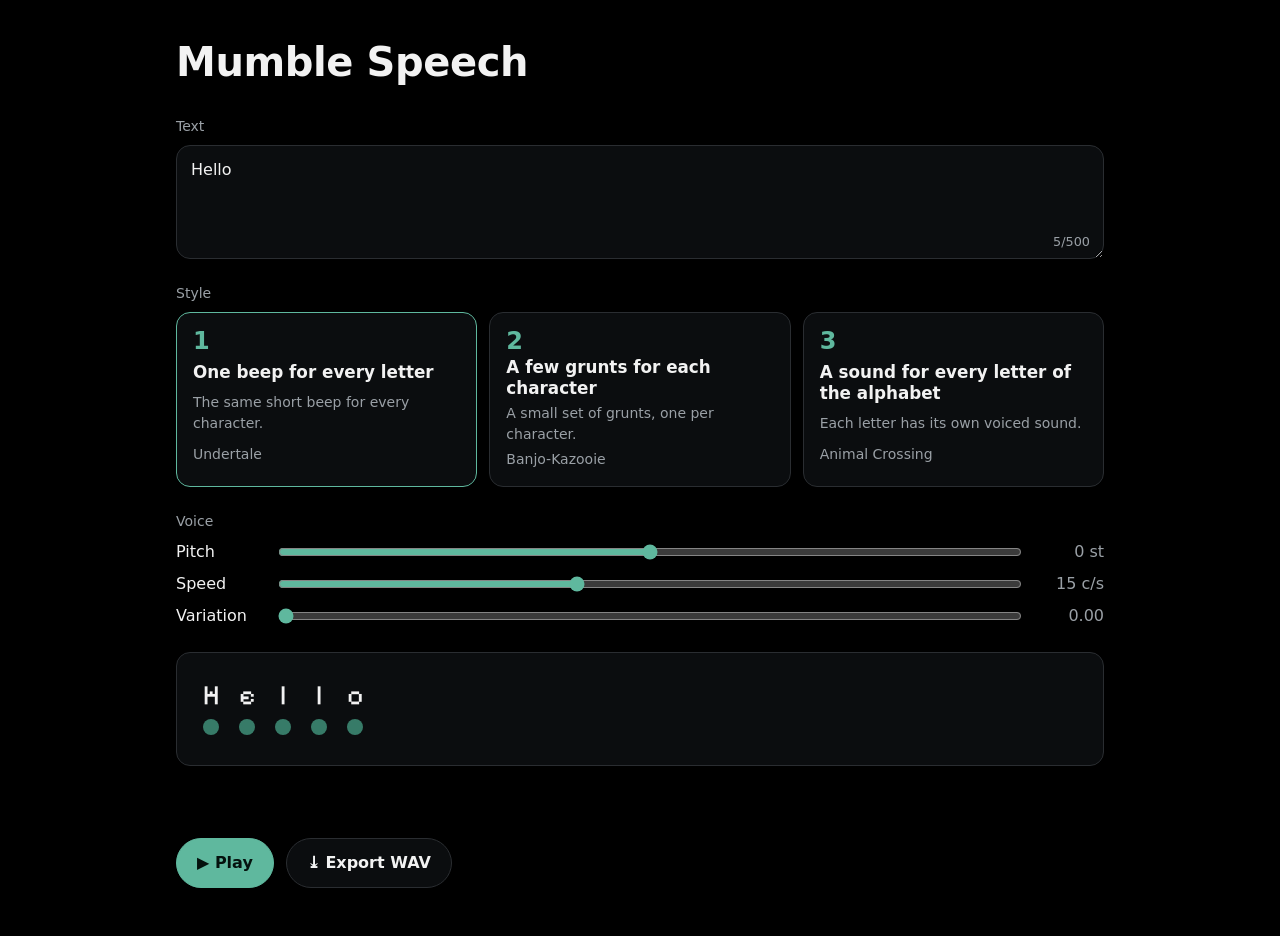
==== playground/index.html @ 07b5ed91 "Deploy basteez/mumble-speech@9796513c450354499a37d73d0e4d7473ec483c77" ====
<!doctype html>
<html lang="en">
  <head>
    <meta charset="UTF-8" />
    <link rel="icon" href="data:," />
    <meta name="viewport" content="width=device-width, initial-scale=1.0" />
    <meta name="description" content="Turn text into video-game mumble speech in three styles." />
    <title>Mumble Speech</title>
    <script type="module" crossorigin src="/playground/assets/index-w59Hco5N.js"></script>
    <link rel="stylesheet" crossorigin href="/playground/assets/index-Dj0QpL96.css">
  </head>
  <body>
    <main class="app">
      <h1>Mumble Speech</h1>

      <div class="field">
        <label for="text">Text</label>
        <textarea id="text" rows="3" maxlength="500" spellcheck="false">Hello</textarea>
        <span id="counter" class="counter" aria-live="off">5/500</span>
      </div>

      <fieldset class="styles">
        <legend>Style</legend>
        <div id="style-options" class="style-options"></div>
      </fieldset>

      <fieldset class="voice">
        <legend>Voice</legend>
        <div class="slider">
          <label for="pitch">Pitch</label>
          <input id="pitch" type="range" min="-12" max="12" step="1" value="0" />
          <output id="pitch-out" for="pitch">0 st</output>
        </div>
        <div class="slider">
          <label for="speed">Speed</label>
          <input id="speed" type="range" min="5" max="30" step="1" value="15" />
          <output id="speed-out" for="speed">15 c/s</output>
        </div>
        <div class="slider">
          <label for="variation">Variation</label>
          <input id="variation" type="range" min="0" max="1" step="0.05" value="0" />
          <output id="variation-out" for="variation">0.00</output>
        </div>
      </fieldset>

      <div id="viz" class="viz" aria-hidden="true"></div>

      <p id="message" class="message" aria-live="polite"></p>

      <div class="actions">
        <button id="play" type="button" aria-pressed="false">▶ Play</button>
        <button id="export" type="button">⤓ Export WAV</button>
      </div>
    </main>
  </body>
</html>
---- playground/assets/index-Dj0QpL96.css ----
@font-face{font-family:Pixelify Sans;font-style:normal;font-display:swap;font-weight:400;src:url([data-uri])format("woff2"),url(/playground/assets/pixelify-sans-cyrillic-400-normal-DfOZNMlW.woff)format("woff");unicode-range:U+301,U+400-45F,U+490-491,U+4B0-4B1,U+2116}@font-face{font-family:Pixelify Sans;font-style:normal;font-display:swap;font-weight:400;src:url(/playground/assets/pixelify-sans-latin-ext-400-normal-DdH6zlBQ.woff2)format("woff2"),url(/playground/assets/pixelify-sans-latin-ext-400-normal-BkfTUL4s.woff)format("woff");unicode-range:U+100-2BA,U+2BD-2C5,U+2C7-2CC,U+2CE-2D7,U+2DD-2FF,U+304,U+308,U+329,U+1D00-1DBF,U+1E00-1E9F,U+1EF2-1EFF,U+2020,U+20A0-20AB,U+20AD-20C0,U+2113,U+2C60-2C7F,U+A720-A7FF}@font-face{font-family:Pixelify Sans;font-style:normal;font-display:swap;font-weight:400;src:url(/playground/assets/pixelify-sans-latin-400-normal-DLrIX9QE.woff2)format("woff2"),url(/playground/assets/pixelify-sans-latin-400-normal-JapMNN6Z.woff)format("woff");unicode-range:U+??,U+131,U+152-153,U+2BB-2BC,U+2C6,U+2DA,U+2DC,U+304,U+308,U+329,U+2000-206F,U+20AC,U+2122,U+2191,U+2193,U+2212,U+2215,U+FEFF,U+FFFD}:root{--bg:#000;--card:#0b0d0f;--border:#2a2d31;--text:#f2f2f2;--muted:#9aa0a6;--teal:#3f8f78;--blue:#3f6fc4;--olive:#7d8f45;--orange:#b85a33;--accent:#5fb89e;--radius:14px;--lightningcss-light: ;--lightningcss-dark:initial;color-scheme:dark}*{box-sizing:border-box}body{background:var(--bg);color:var(--text);margin:0;font:16px/1.5 system-ui,-apple-system,Segoe UI,sans-serif}.app{gap:24px;max-width:960px;margin:0 auto;padding:32px 16px 48px;display:grid}h1{letter-spacing:-.01em;margin:0;font-size:clamp(1.75rem,5vw,2.5rem)}fieldset{border:0;min-width:0;margin:0;padding:0}legend,.field>label{color:var(--muted);margin-bottom:8px;padding:0;font-size:.875rem}:focus-visible{outline:2px solid var(--accent);outline-offset:2px}.field{display:grid;position:relative}textarea{resize:vertical;background:var(--card);width:100%;color:var(--text);border:1px solid var(--border);border-radius:var(--radius);font:inherit;padding:12px 14px 28px}.counter{color:var(--muted);font-variant-numeric:tabular-nums;font-size:.8rem;position:absolute;bottom:8px;right:14px}.style-options{grid-template-columns:repeat(3,1fr);gap:12px;display:grid}@media (width<=640px){.style-options{grid-template-columns:1fr}}.style-card{background:var(--card);border:1px solid var(--border);border-radius:var(--radius);cursor:pointer;gap:4px;padding:16px;display:grid;position:relative}.style-card input{opacity:0;pointer-events:none;position:absolute}.style-card:has(input:checked){border-color:var(--accent)}.style-card:has(input:focus-visible){outline:2px solid var(--accent);outline-offset:2px}.style-card__num{color:var(--accent);font-size:1.5rem;font-weight:600;line-height:1}.style-card__label{font-size:1.05rem;font-weight:600;line-height:1.25}.style-card__desc,.style-card__ref{color:var(--muted);font-size:.875rem}.voice{gap:8px;display:grid}.slider{grid-template-columns:5.5rem 1fr 4.5rem;align-items:center;gap:12px;display:grid}.slider input{width:100%;accent-color:var(--accent)}.slider output{text-align:right;font-variant-numeric:tabular-nums;color:var(--muted)}.viz{background:var(--card);border:1px solid var(--border);border-radius:var(--radius);flex-wrap:wrap;row-gap:16px;min-height:96px;padding:24px 16px;font-family:Pixelify Sans,ui-monospace,monospace;font-size:1.75rem;display:flex}.word{flex-wrap:wrap;row-gap:16px;max-width:100%;display:flex}.tok{width:2.25ch;color:var(--muted);grid-template-rows:2.25rem 28px;place-items:center;display:grid}.tok--sound{color:var(--text)}.tok--space{width:1.25ch}.tok--break{flex-basis:100%;grid-template-rows:0;width:auto;height:0}.dot{background:var(--dot-color);opacity:.85;border-radius:50%;transition:transform 80ms ease-out,opacity 80ms;display:block}.dot--sm{width:12px;height:12px}.dot--md{width:16px;height:16px}.dot--lg{width:24px;height:24px}.tok[data-active]{color:var(--accent)}.tok[data-active] .dot{opacity:1;box-shadow:0 0 0 3px color-mix(in srgb, var(--dot-color) 35%, transparent);transform:scale(1.4)}@media (prefers-reduced-motion:reduce){.dot{transition:none}.tok[data-active] .dot{transform:none}}.message{min-height:1.5em;color:var(--muted);margin:0}.actions{flex-wrap:wrap;gap:12px;display:flex}button{border:1px solid var(--border);background:var(--card);color:var(--text);font:inherit;cursor:pointer;border-radius:999px;padding:12px 20px;font-weight:600}button#play{background:var(--accent);border-color:var(--accent);color:#04110d}button:disabled{opacity:.4;cursor:not-allowed}
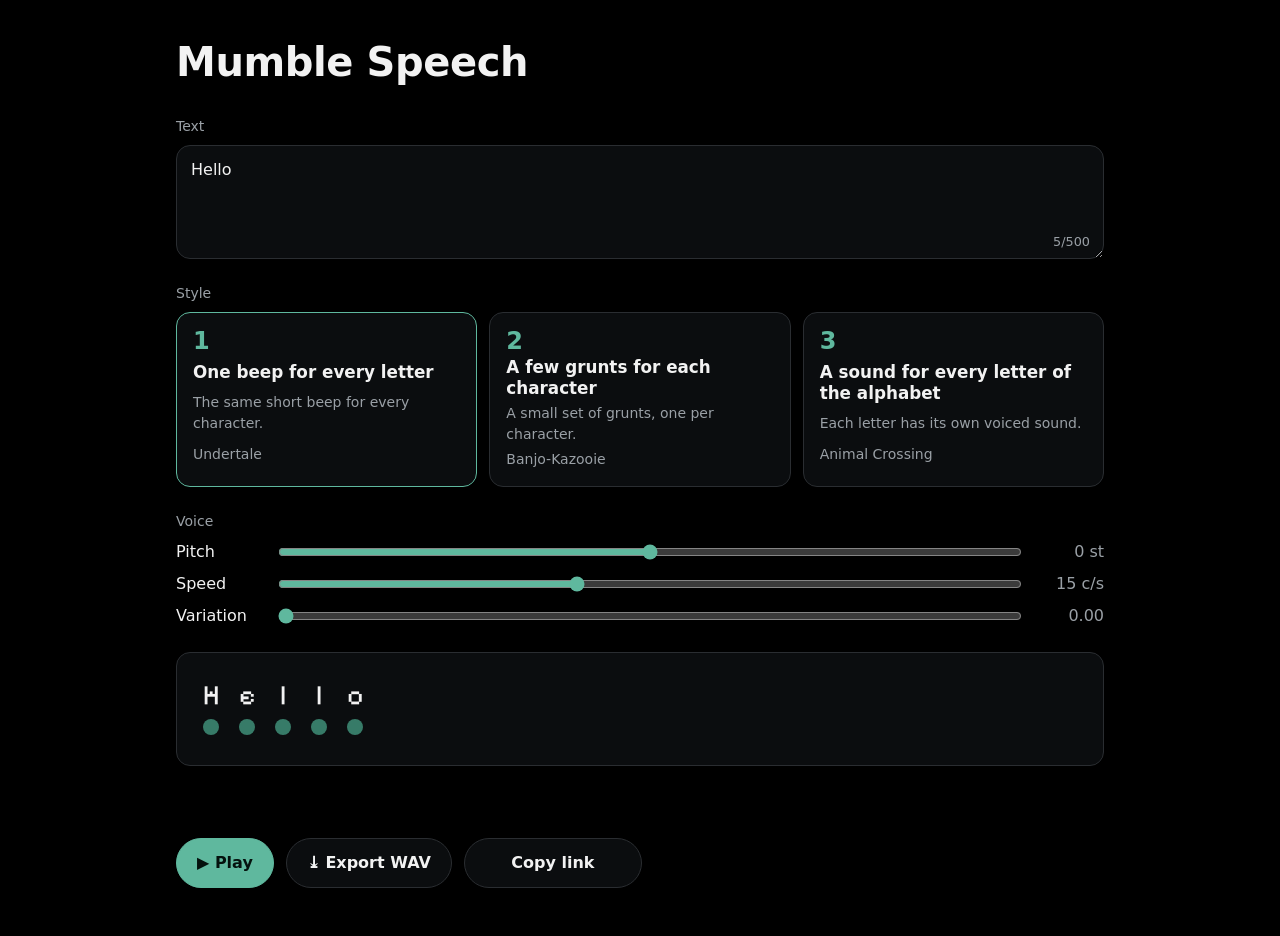
==== commit 829a6e3d: "Deploy basteez/mumble-speech@d028127b1971d676a4955ab014ad5c309de23540" ====
--- a/playground/index.html
+++ b/playground/index.html
@@ -6,8 +6,8 @@
     <meta name="viewport" content="width=device-width, initial-scale=1.0" />
     <meta name="description" content="Turn text into video-game mumble speech in three styles." />
     <title>Mumble Speech</title>
-    <script type="module" crossorigin src="/playground/assets/index-w59Hco5N.js"></script>
-    <link rel="stylesheet" crossorigin href="/playground/assets/index-Dj0QpL96.css">
+    <script type="module" crossorigin src="/playground/assets/index-BxnUnPgh.js"></script>
+    <link rel="stylesheet" crossorigin href="/playground/assets/index-Lg0bd0T1.css">
   </head>
   <body>
     <main class="app">
@@ -50,6 +50,13 @@
       <div class="actions">
         <button id="play" type="button" aria-pressed="false">▶ Play</button>
         <button id="export" type="button">⤓ Export WAV</button>
+        <button id="copy-link" type="button">Copy link</button>
+      </div>
+
+      <p id="copy-status" class="visually-hidden" role="status" aria-live="polite"></p>
+      <div id="copy-fallback" class="copy-fallback" hidden>
+        <label for="copy-url">Link</label>
+        <input id="copy-url" type="text" readonly />
       </div>
     </main>
   </body>
--- a/playground/assets/index-Lg0bd0T1.css
+++ b/playground/assets/index-Lg0bd0T1.css
@@ -0,0 +1 @@
+@font-face{font-family:Pixelify Sans;font-style:normal;font-display:swap;font-weight:400;src:url([data-uri])format("woff2"),url(/playground/assets/pixelify-sans-cyrillic-400-normal-DfOZNMlW.woff)format("woff");unicode-range:U+301,U+400-45F,U+490-491,U+4B0-4B1,U+2116}@font-face{font-family:Pixelify Sans;font-style:normal;font-display:swap;font-weight:400;src:url(/playground/assets/pixelify-sans-latin-ext-400-normal-DdH6zlBQ.woff2)format("woff2"),url(/playground/assets/pixelify-sans-latin-ext-400-normal-BkfTUL4s.woff)format("woff");unicode-range:U+100-2BA,U+2BD-2C5,U+2C7-2CC,U+2CE-2D7,U+2DD-2FF,U+304,U+308,U+329,U+1D00-1DBF,U+1E00-1E9F,U+1EF2-1EFF,U+2020,U+20A0-20AB,U+20AD-20C0,U+2113,U+2C60-2C7F,U+A720-A7FF}@font-face{font-family:Pixelify Sans;font-style:normal;font-display:swap;font-weight:400;src:url(/playground/assets/pixelify-sans-latin-400-normal-DLrIX9QE.woff2)format("woff2"),url(/playground/assets/pixelify-sans-latin-400-normal-JapMNN6Z.woff)format("woff");unicode-range:U+??,U+131,U+152-153,U+2BB-2BC,U+2C6,U+2DA,U+2DC,U+304,U+308,U+329,U+2000-206F,U+20AC,U+2122,U+2191,U+2193,U+2212,U+2215,U+FEFF,U+FFFD}:root{--bg:#000;--card:#0b0d0f;--border:#2a2d31;--text:#f2f2f2;--muted:#9aa0a6;--teal:#3f8f78;--blue:#3f6fc4;--olive:#7d8f45;--orange:#b85a33;--accent:#5fb89e;--radius:14px;--lightningcss-light: ;--lightningcss-dark:initial;color-scheme:dark}*{box-sizing:border-box}body{background:var(--bg);color:var(--text);margin:0;font:16px/1.5 system-ui,-apple-system,Segoe UI,sans-serif}.app{gap:24px;max-width:960px;margin:0 auto;padding:32px 16px 48px;display:grid}h1{letter-spacing:-.01em;margin:0;font-size:clamp(1.75rem,5vw,2.5rem)}fieldset{border:0;min-width:0;margin:0;padding:0}legend,.field>label{color:var(--muted);margin-bottom:8px;padding:0;font-size:.875rem}:focus-visible{outline:2px solid var(--accent);outline-offset:2px}.field{display:grid;position:relative}textarea{resize:vertical;background:var(--card);width:100%;color:var(--text);border:1px solid var(--border);border-radius:var(--radius);font:inherit;padding:12px 14px 28px}.counter{color:var(--muted);font-variant-numeric:tabular-nums;font-size:.8rem;position:absolute;bottom:8px;right:14px}.style-options{grid-template-columns:repeat(3,1fr);gap:12px;display:grid}@media (width<=640px){.style-options{grid-template-columns:1fr}}.style-card{background:var(--card);border:1px solid var(--border);border-radius:var(--radius);cursor:pointer;gap:4px;padding:16px;display:grid;position:relative}.style-card input{opacity:0;pointer-events:none;position:absolute}.style-card:has(input:checked){border-color:var(--accent)}.style-card:has(input:focus-visible){outline:2px solid var(--accent);outline-offset:2px}.style-card__num{color:var(--accent);font-size:1.5rem;font-weight:600;line-height:1}.style-card__label{font-size:1.05rem;font-weight:600;line-height:1.25}.style-card__desc,.style-card__ref{color:var(--muted);font-size:.875rem}.voice{gap:8px;display:grid}.slider{grid-template-columns:5.5rem 1fr 4.5rem;align-items:center;gap:12px;display:grid}.slider input{width:100%;accent-color:var(--accent)}.slider output{text-align:right;font-variant-numeric:tabular-nums;color:var(--muted)}.viz{background:var(--card);border:1px solid var(--border);border-radius:var(--radius);flex-wrap:wrap;row-gap:16px;min-height:96px;padding:24px 16px;font-family:Pixelify Sans,ui-monospace,monospace;font-size:1.75rem;display:flex}.word{flex-wrap:wrap;row-gap:16px;max-width:100%;display:flex}.tok{width:2.25ch;color:var(--muted);grid-template-rows:2.25rem 28px;place-items:center;display:grid}.tok--sound{color:var(--text)}.tok--space{width:1.25ch}.tok--break{flex-basis:100%;grid-template-rows:0;width:auto;height:0}.dot{background:var(--dot-color);opacity:.85;border-radius:50%;transition:transform 80ms ease-out,opacity 80ms;display:block}.dot--sm{width:12px;height:12px}.dot--md{width:16px;height:16px}.dot--lg{width:24px;height:24px}.tok[data-active]{color:var(--accent)}.tok[data-active] .dot{opacity:1;box-shadow:0 0 0 3px color-mix(in srgb, var(--dot-color) 35%, transparent);transform:scale(1.4)}@media (prefers-reduced-motion:reduce){.dot{transition:none}.tok[data-active] .dot{transform:none}}.message{min-height:1.5em;color:var(--muted);margin:0}.actions{flex-wrap:wrap;gap:12px;display:flex}button{border:1px solid var(--border);background:var(--card);color:var(--text);font:inherit;cursor:pointer;border-radius:999px;padding:12px 20px;font-weight:600}button#play{background:var(--accent);border-color:var(--accent);color:#04110d}button:disabled{opacity:.4;cursor:not-allowed}button#copy-link{min-width:16ch}.visually-hidden{clip:rect(0 0 0 0);clip-path:inset(50%);white-space:nowrap;border:0;width:1px;height:1px;margin:-1px;padding:0;position:absolute;overflow:hidden}.copy-fallback{gap:4px;display:grid}.copy-fallback[hidden]{display:none}.copy-fallback input{background:var(--card);width:100%;min-width:0;color:var(--text);border:1px solid var(--border);border-radius:var(--radius);font:inherit;padding:12px 14px}
